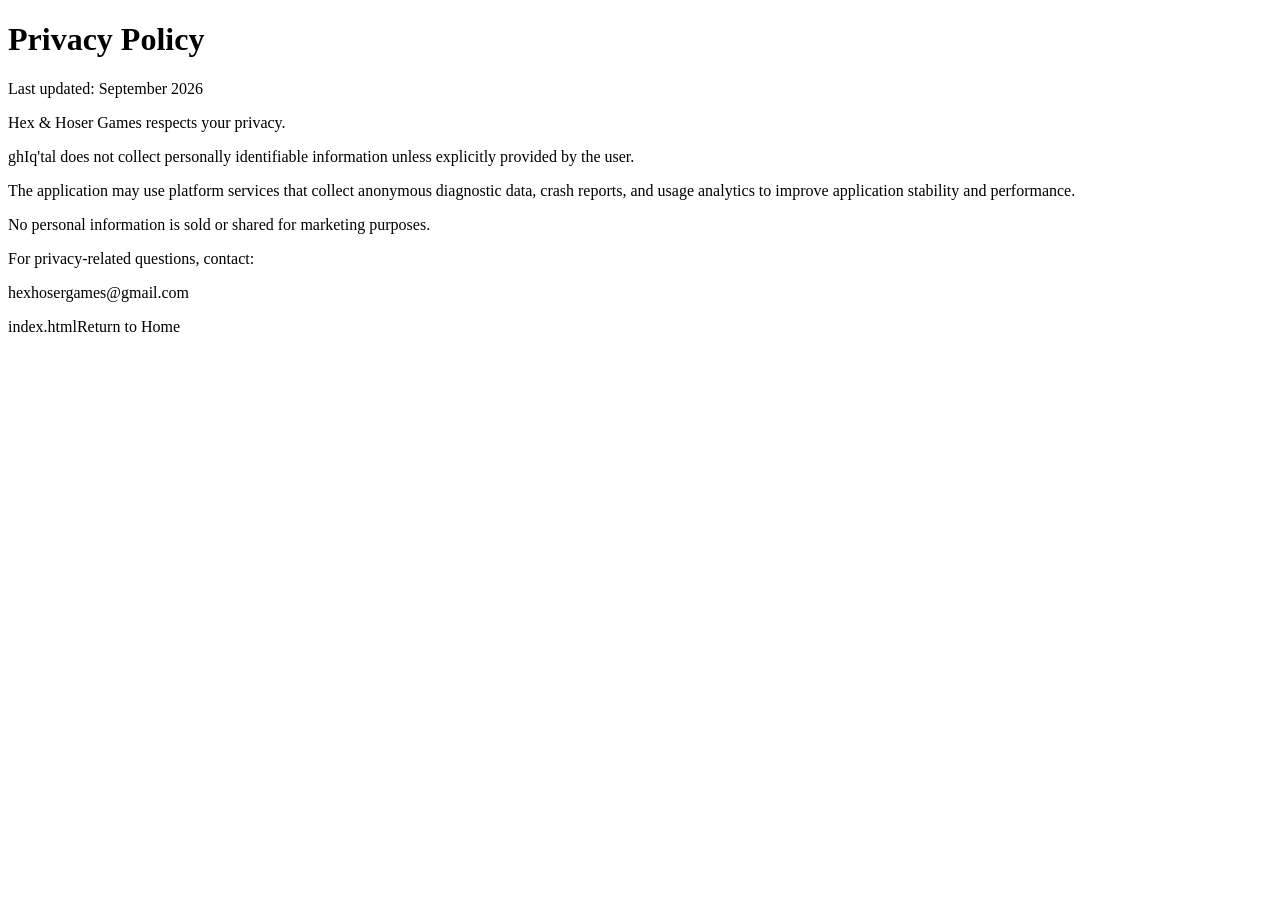
==== privacy-policy.html @ b9e1475a "Add files via upload initial commit" ====
<!DOCTYPE html>
<html>
<head>
    <title>Privacy Policy - Hex & Hoser Games</title>
    <meta charset="UTF-8">
</head>
<body>

<h1>Privacy Policy</h1>

<p>Last updated: September 2026</p>

<p>
Hex & Hoser Games respects your privacy.
</p>

<p>
ghIq'tal does not collect personally identifiable information unless
explicitly provided by the user.
</p>

<p>
The application may use platform services that collect anonymous
diagnostic data, crash reports, and usage analytics to improve
application stability and performance.
</p>

<p>
No personal information is sold or shared for marketing purposes.
</p>

<p>
For privacy-related questions, contact:
</p>

<p>
hexhosergames@gmail.com
</p>

<p>
index.htmlReturn to Home</a>
</p>

</body>
</html>
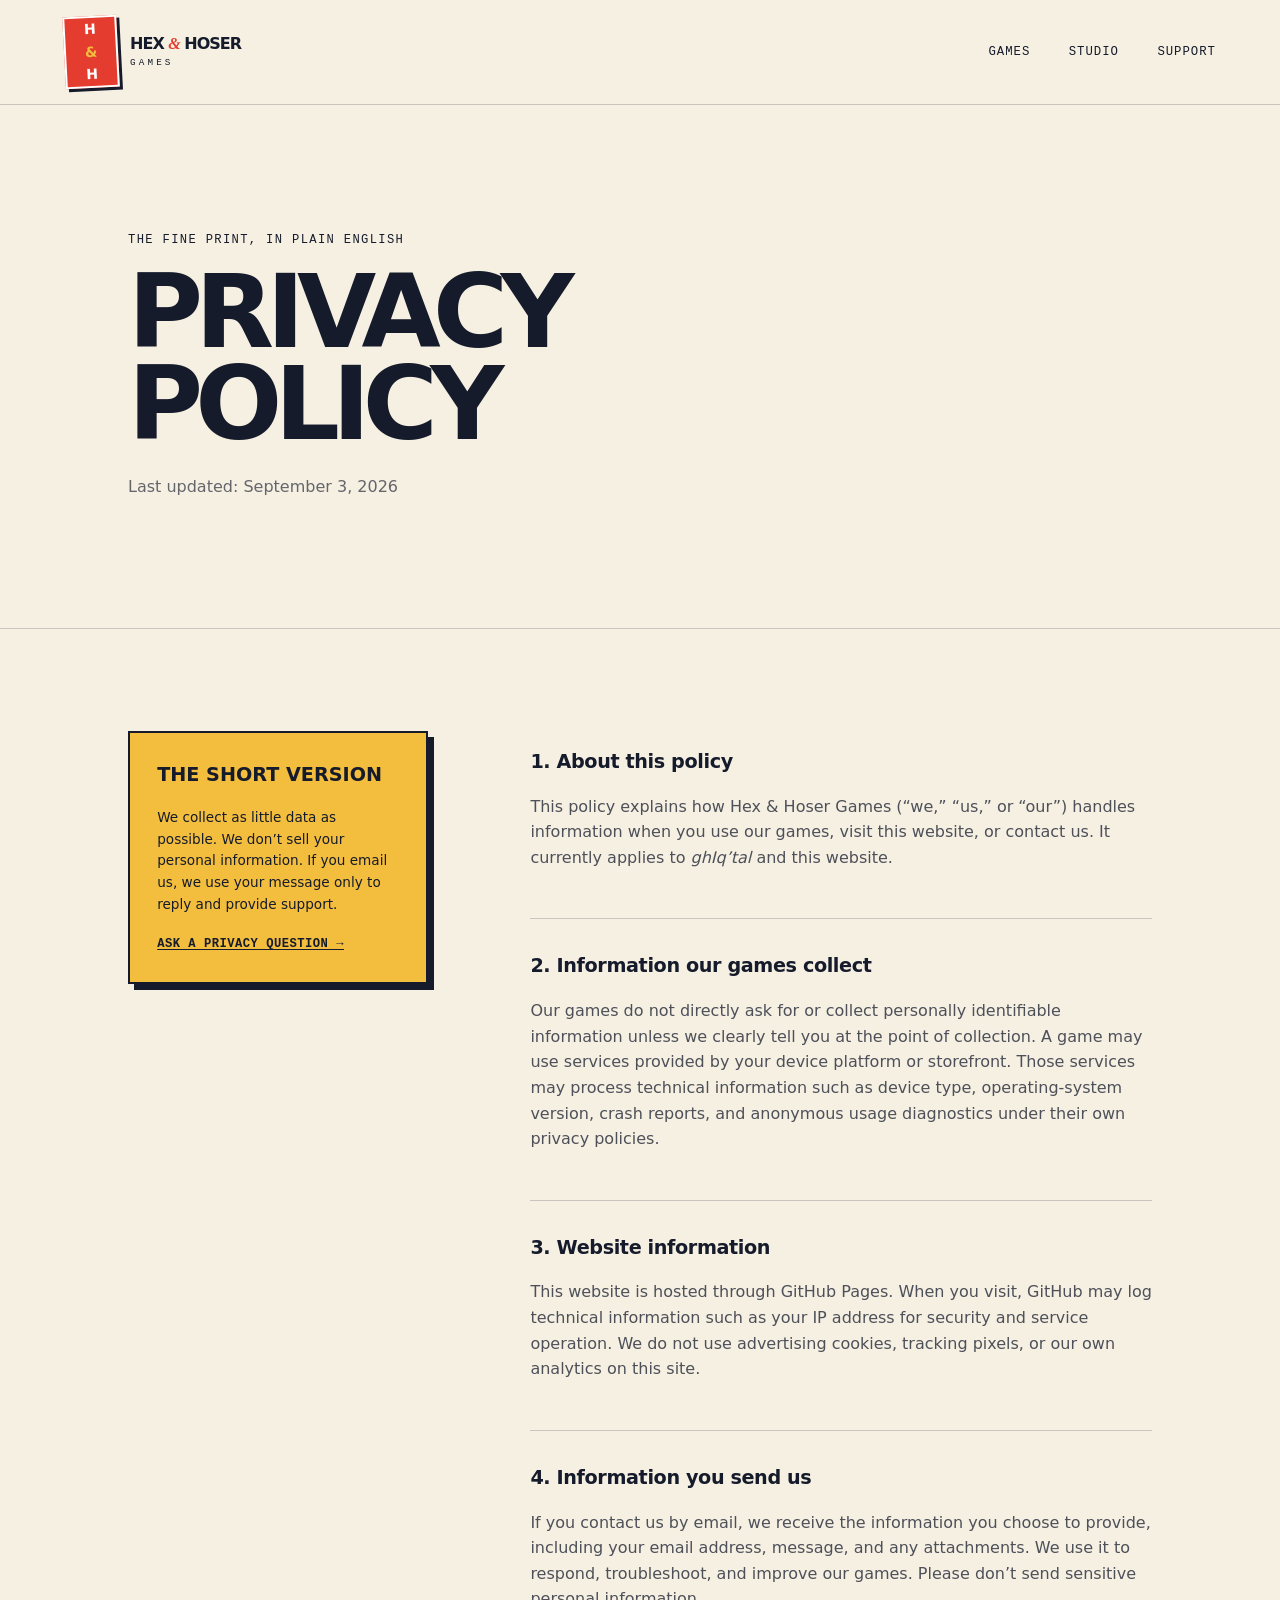
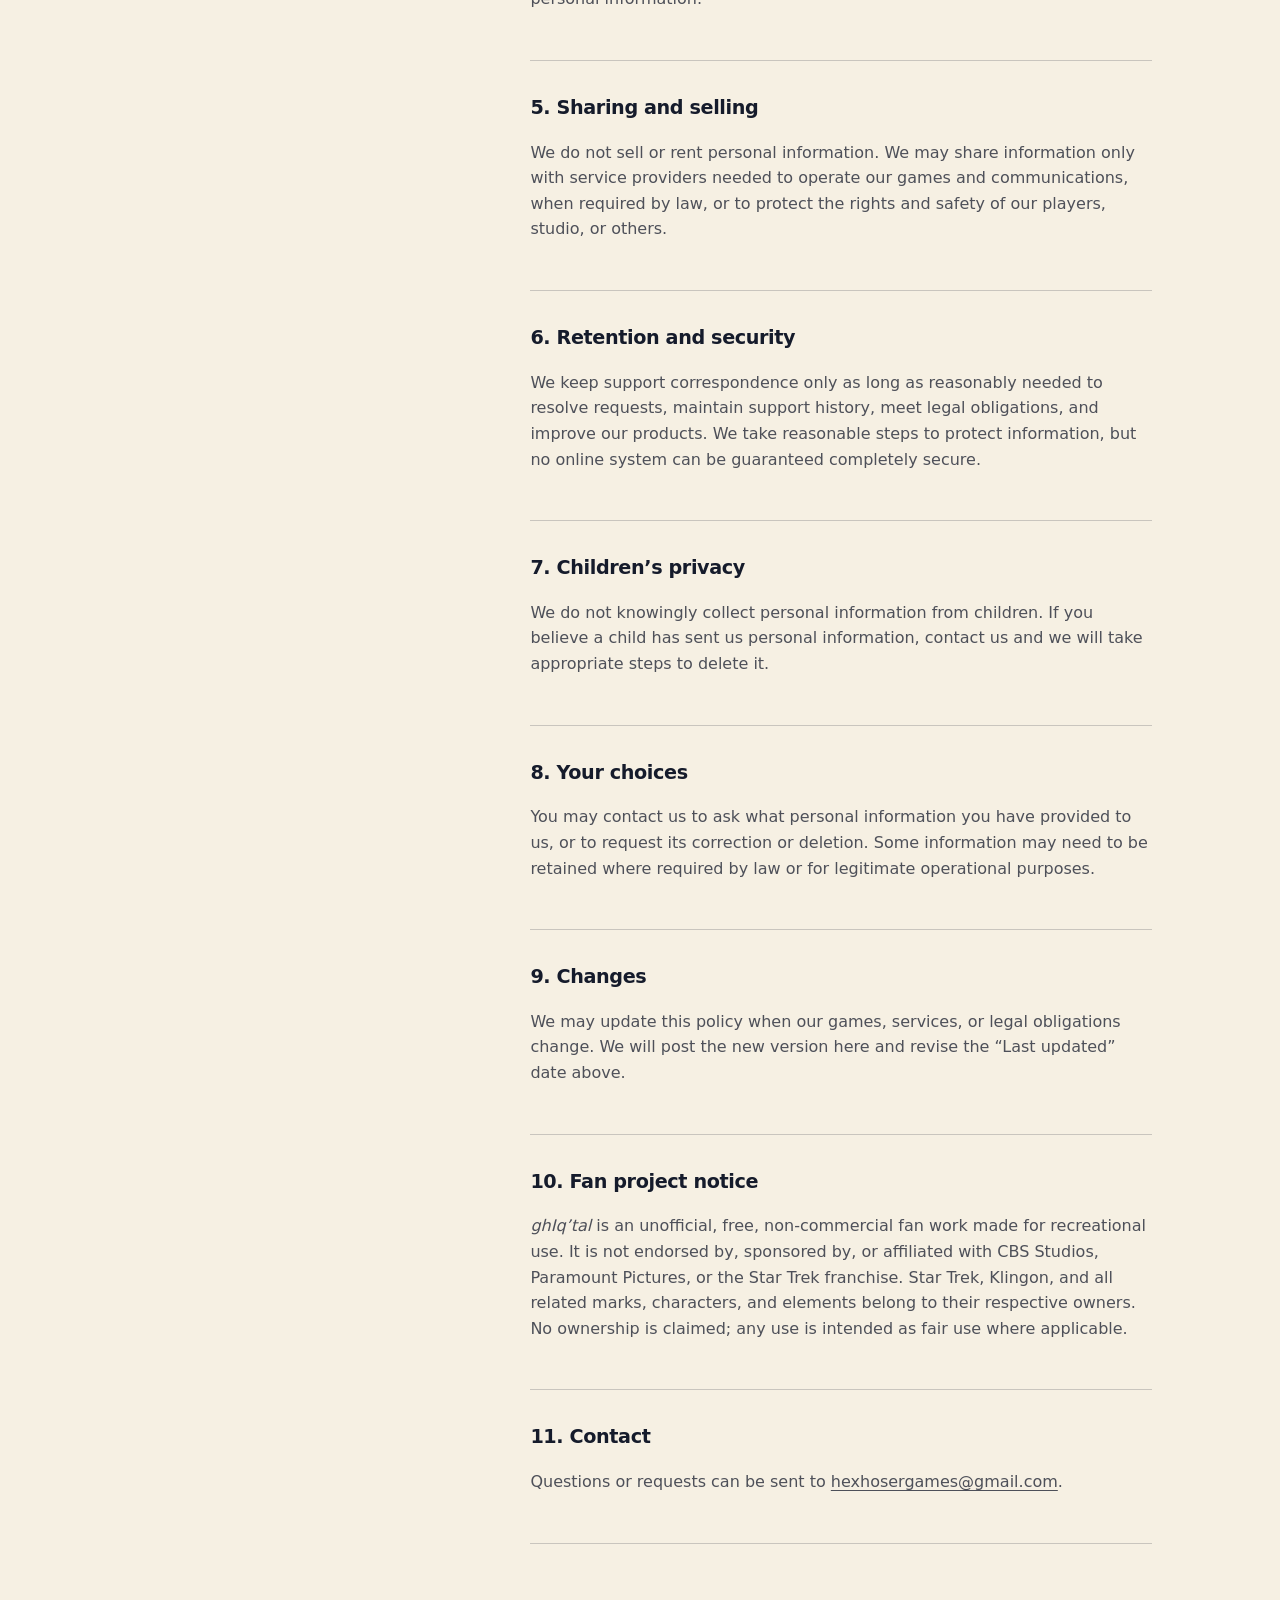
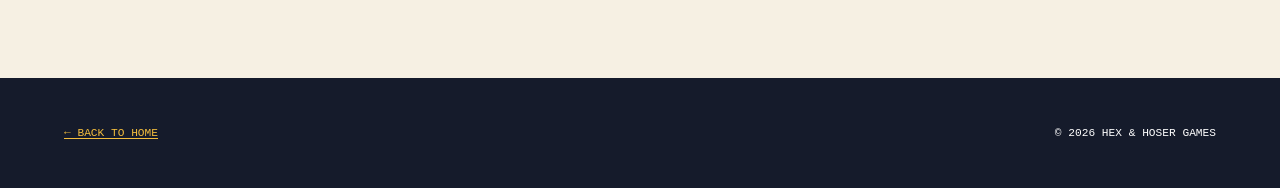
==== commit cae56c62: "Build Hex and Hoser Games website" ====
--- a/privacy-policy.html
+++ b/privacy-policy.html
@@ -1,45 +1,32 @@
-<!DOCTYPE html>
-<html>
+<!doctype html>
+<html lang="en-CA">
 <head>
-    <title>Privacy Policy - Hex & Hoser Games</title>
-    <meta charset="UTF-8">
+  <meta charset="utf-8"><meta name="viewport" content="width=device-width, initial-scale=1">
+  <meta name="description" content="Privacy policy for Hex & Hoser Games and ghIq’tal."><meta name="theme-color" content="#151b2b">
+  <title>Privacy Policy | Hex & Hoser Games</title><link rel="icon" href="assets/favicon.svg" type="image/svg+xml"><link rel="stylesheet" href="styles.css">
 </head>
 <body>
-
-<h1>Privacy Policy</h1>
-
-<p>Last updated: September 2026</p>
-
-<p>
-Hex & Hoser Games respects your privacy.
-</p>
-
-<p>
-ghIq'tal does not collect personally identifiable information unless
-explicitly provided by the user.
-</p>
-
-<p>
-The application may use platform services that collect anonymous
-diagnostic data, crash reports, and usage analytics to improve
-application stability and performance.
-</p>
-
-<p>
-No personal information is sold or shared for marketing purposes.
-</p>
-
-<p>
-For privacy-related questions, contact:
-</p>
-
-<p>
-hexhosergames@gmail.com
-</p>
-
-<p>
-index.htmlReturn to Home</a>
-</p>
-
+  <a class="skip-link" href="#main">Skip to content</a>
+  <header class="site-header"><a class="brand" href="index.html" aria-label="Hex & Hoser Games home"><span class="brand-mark" aria-hidden="true">H<span>&</span>H</span><span class="brand-name">Hex <i>&</i> Hoser <small>Games</small></span></a><nav class="site-nav" aria-label="Main navigation"><a href="index.html#games">Games</a><a href="index.html#studio">Studio</a><a href="support.html">Support</a></nav></header>
+  <main id="main" class="legal-page">
+    <header class="page-hero"><p class="eyebrow">The fine print, in plain English</p><h1>Privacy policy</h1><p>Last updated: September 3, 2026</p></header>
+    <div class="legal-layout">
+      <aside class="legal-summary"><h2>The short version</h2><p>We collect as little data as possible. We don’t sell your personal information. If you email us, we use your message only to reply and provide support.</p><a class="text-link" href="mailto:hexhosergames@gmail.com?subject=Privacy%20question">Ask a privacy question →</a></aside>
+      <article class="legal-content">
+        <section><h2>1. About this policy</h2><p>This policy explains how Hex &amp; Hoser Games (“we,” “us,” or “our”) handles information when you use our games, visit this website, or contact us. It currently applies to <em>ghIq’tal</em> and this website.</p></section>
+        <section><h2>2. Information our games collect</h2><p>Our games do not directly ask for or collect personally identifiable information unless we clearly tell you at the point of collection. A game may use services provided by your device platform or storefront. Those services may process technical information such as device type, operating-system version, crash reports, and anonymous usage diagnostics under their own privacy policies.</p></section>
+        <section><h2>3. Website information</h2><p>This website is hosted through GitHub Pages. When you visit, GitHub may log technical information such as your IP address for security and service operation. We do not use advertising cookies, tracking pixels, or our own analytics on this site.</p></section>
+        <section><h2>4. Information you send us</h2><p>If you contact us by email, we receive the information you choose to provide, including your email address, message, and any attachments. We use it to respond, troubleshoot, and improve our games. Please don’t send sensitive personal information.</p></section>
+        <section><h2>5. Sharing and selling</h2><p>We do not sell or rent personal information. We may share information only with service providers needed to operate our games and communications, when required by law, or to protect the rights and safety of our players, studio, or others.</p></section>
+        <section><h2>6. Retention and security</h2><p>We keep support correspondence only as long as reasonably needed to resolve requests, maintain support history, meet legal obligations, and improve our products. We take reasonable steps to protect information, but no online system can be guaranteed completely secure.</p></section>
+        <section><h2>7. Children’s privacy</h2><p>We do not knowingly collect personal information from children. If you believe a child has sent us personal information, contact us and we will take appropriate steps to delete it.</p></section>
+        <section><h2>8. Your choices</h2><p>You may contact us to ask what personal information you have provided to us, or to request its correction or deletion. Some information may need to be retained where required by law or for legitimate operational purposes.</p></section>
+        <section><h2>9. Changes</h2><p>We may update this policy when our games, services, or legal obligations change. We will post the new version here and revise the “Last updated” date above.</p></section>
+        <section><h2>10. Fan project notice</h2><p><em>ghIq’tal</em> is an unofficial, free, non-commercial fan work made for recreational use. It is not endorsed by, sponsored by, or affiliated with CBS Studios, Paramount Pictures, or the Star Trek franchise. Star Trek, Klingon, and all related marks, characters, and elements belong to their respective owners. No ownership is claimed; any use is intended as fair use where applicable.</p></section>
+        <section><h2>11. Contact</h2><p>Questions or requests can be sent to <a href="mailto:hexhosergames@gmail.com?subject=Privacy%20question">hexhosergames@gmail.com</a>.</p></section>
+      </article>
+    </div>
+  </main>
+  <footer class="simple-footer"><a href="index.html">← Back to home</a><span>© 2026 Hex &amp; Hoser Games</span></footer>
 </body>
 </html>
--- a/styles.css
+++ b/styles.css
@@ -0,0 +1,97 @@
+:root {
+  --ink: #151b2b; --paper: #f6f0e3; --paper-deep: #e9dfcc; --red: #e43d30;
+  --red-dark: #b82720; --ice: #b9e4e3; --yellow: #f3bd3d; --white: #fffdf7;
+  --line: rgba(21, 27, 43, .2); --mono: "SFMono-Regular", Consolas, "Liberation Mono", monospace;
+  --sans: "Arial Narrow", "Aptos Narrow", system-ui, sans-serif; --shadow: 8px 8px 0 var(--ink);
+}
+* { box-sizing: border-box; }
+html { scroll-behavior: smooth; }
+body { margin: 0; color: var(--ink); background: var(--paper); font-family: var(--sans); line-height: 1.6; }
+a { color: inherit; text-underline-offset: .2em; }
+a:focus-visible { outline: 3px solid var(--yellow); outline-offset: 4px; }
+.skip-link { position: fixed; z-index: 99; top: 1rem; left: 1rem; padding: .7rem 1rem; background: var(--ink); color: white; transform: translateY(-200%); }
+.skip-link:focus { transform: none; }
+
+.site-header { position: relative; z-index: 10; max-width: 1440px; margin: auto; min-height: 96px; padding: 1rem clamp(1.25rem, 5vw, 5rem); display: flex; align-items: center; justify-content: space-between; border-bottom: 1px solid var(--line); }
+.brand { display: inline-flex; gap: .75rem; align-items: center; color: inherit; text-decoration: none; }
+.brand-mark { display: grid; place-items: center; width: 54px; aspect-ratio: 1; border: 2px solid; background: var(--red); color: white; font-size: .88rem; font-weight: 800; transform: rotate(-3deg); box-shadow: 3px 3px 0 var(--ink); }
+.brand-mark span { color: var(--yellow); padding: 0 .05rem; }
+.brand-mark.small { width: 46px; box-shadow: none; }
+.brand-name { display: grid; grid-template-columns: auto auto auto; align-items: center; gap: .28rem; font-weight: 800; line-height: 1; text-transform: uppercase; letter-spacing: -.06em; }
+.brand-name i { color: var(--red); font-family: Georgia, serif; }
+.brand-name small { grid-column: 1 / -1; letter-spacing: .34em; font: 500 .58rem var(--mono); }
+.site-nav { display: flex; align-items: center; gap: clamp(1.2rem, 3vw, 3rem); font: 500 .77rem var(--mono); text-transform: uppercase; letter-spacing: .08em; }
+.site-nav a { position: relative; text-decoration: none; }
+.site-nav a::after { content: ""; position: absolute; left: 0; bottom: -.35rem; width: 100%; height: 2px; background: var(--red); transform: scaleX(0); transform-origin: right; transition: transform .2s; }
+.site-nav a:hover::after, .site-nav a[aria-current="page"]::after { transform: scaleX(1); transform-origin: left; }
+
+.hero { min-height: 710px; max-width: 1440px; margin: auto; padding: clamp(4rem, 8vw, 8rem) clamp(1.25rem, 5vw, 5rem); display: grid; grid-template-columns: 1fr .9fr; align-items: center; gap: 5vw; overflow: hidden; }
+.eyebrow { margin: 0 0 1.2rem; font: 500 .76rem var(--mono); letter-spacing: .11em; text-transform: uppercase; }
+.eyebrow span { color: var(--red); }
+.hero h1, .page-hero h1 { margin: 0; max-width: 760px; font-size: clamp(3.6rem, 7vw, 7.6rem); line-height: .9; letter-spacing: -.075em; text-transform: uppercase; }
+.hero h1 em { color: var(--red); font-family: Georgia, serif; font-weight: 400; }
+.hero-lede { max-width: 640px; margin: 2rem 0; font-size: clamp(1.05rem, 1.5vw, 1.3rem); }
+.button-row { display: flex; flex-wrap: wrap; gap: 1rem; }
+.button { display: inline-flex; align-items: center; justify-content: center; gap: 1.5rem; min-height: 52px; padding: .85rem 1.2rem; border: 2px solid var(--ink); font: 600 .75rem var(--mono); letter-spacing: .04em; text-transform: uppercase; text-decoration: none; transition: transform .15s, box-shadow .15s, background .15s; }
+.button:hover { transform: translate(-2px, -2px); box-shadow: 4px 4px 0 var(--ink); }
+.button-primary { background: var(--red); color: white; }.button-quiet { background: transparent; }
+.button-light { border-color: white; background: white; color: var(--ink); }.button-light:hover { box-shadow: 4px 4px 0 var(--yellow); }
+
+.hero-art { position: relative; min-height: 510px; display: grid; place-items: center; }
+.orbit { position: absolute; border: 1px solid rgba(21,27,43,.25); border-radius: 50%; }
+.orbit::before, .orbit::after { content: ""; position: absolute; width: 9px; aspect-ratio: 1; border: 2px solid var(--ink); background: var(--yellow); border-radius: 50%; }
+.orbit-one { width: 440px; height: 280px; transform: rotate(-25deg); }.orbit-one::before { left: 20%; top: 0; }.orbit-one::after { right: 12%; bottom: 3%; background: var(--red); }
+.orbit-two { width: 340px; height: 450px; transform: rotate(34deg); }.orbit-two::before { right: 0; top: 38%; background: var(--ice); }.orbit-two::after { left: 12%; bottom: 10%; }
+.die { position: relative; width: 265px; aspect-ratio: 1; display: grid; place-items: center; color: white; background: var(--ink); clip-path: polygon(50% 0, 95% 25%, 89% 78%, 50% 100%, 11% 78%, 5% 25%); filter: drop-shadow(12px 15px 0 var(--red)); }
+.die::before, .die::after { content: ""; position: absolute; inset: 25% 5% 22%; border-top: 2px solid rgba(255,255,255,.35); transform: rotate(29deg); }.die::after { transform: rotate(-29deg); }
+.die-number { font: 500 5.3rem var(--mono); letter-spacing: -.1em; transform: translateX(-.15em); }.maple { position: absolute; bottom: 3.1rem; color: var(--red); font-size: 1.3rem; }
+.toque { position: absolute; z-index: 2; top: 23px; left: calc(50% - 84px); width: 168px; height: 145px; transform: rotate(-7deg); }
+.pom { position: absolute; z-index: 2; left: 59px; width: 50px; aspect-ratio: 1; border-radius: 50%; background: var(--yellow); border: 2px solid var(--ink); }
+.knit { position: absolute; top: 36px; width: 100%; height: 86px; border: 2px solid var(--ink); background: repeating-linear-gradient(90deg,var(--red) 0 14px,var(--red-dark) 14px 17px); border-radius: 60% 60% 4px 4px; }
+.brim { position: absolute; z-index: 3; bottom: 0; left: -9px; width: 186px; height: 38px; border: 2px solid var(--ink); background: var(--red); }
+.art-note { position: absolute; padding: .3rem .55rem; border: 1px solid var(--ink); background: var(--paper); font: 500 .66rem var(--mono); }.note-one { left: 2%; top: 30%; transform: rotate(-8deg); }.note-two { right: 2%; bottom: 21%; transform: rotate(7deg); }
+
+.ticker { overflow: hidden; padding: .75rem 0; border-block: 2px solid var(--ink); background: var(--yellow); font: 500 .72rem var(--mono); letter-spacing: .13em; white-space: nowrap; }.ticker div { min-width: max-content; animation: ticker 22s linear infinite; }.ticker span { padding: 0 2rem; color: var(--red); } @keyframes ticker { to { transform: translateX(-50%); } }
+.section { padding: clamp(5rem, 9vw, 9rem) clamp(1.25rem, 7vw, 7rem); }
+.games-section { background: var(--ink); color: var(--white); }
+.section-heading { max-width: 1220px; margin: 0 auto clamp(3rem, 6vw, 5rem); display: flex; justify-content: space-between; align-items: end; gap: 2rem; }
+.section-heading h2, .studio-intro h2, .contact-banner h2, .before-email h2 { margin: 0; font-size: clamp(2.5rem, 5vw, 5rem); line-height: .98; letter-spacing: -.06em; text-transform: uppercase; }
+.section-heading > p { max-width: 430px; margin: 0; color: rgba(255,255,255,.68); }
+.game-card { max-width: 1220px; margin: auto; display: grid; grid-template-columns: 1.1fr .9fr; border: 1px solid rgba(255,255,255,.25); background: #1d2539; }
+.game-art { position: relative; min-height: 520px; overflow: hidden; display: grid; place-items: center; background: var(--red); }.game-art::before, .game-art::after { content: ""; position: absolute; width: 360px; aspect-ratio: 1; border: 2px solid var(--ink); transform: rotate(45deg); }.game-art::after { width: 220px; background: var(--yellow); }
+.game-grid { position: absolute; inset: 0; opacity: .2; background-image: linear-gradient(var(--ink) 1px,transparent 1px),linear-gradient(90deg,var(--ink) 1px,transparent 1px); background-size: 38px 38px; }
+.game-glyph { position: relative; z-index: 2; color: var(--ink); font: 800 clamp(5rem, 12vw, 10rem) var(--sans); letter-spacing: -.15em; transform: translateX(-.08em); }.game-stamp { position: absolute; z-index: 3; right: 2rem; bottom: 2rem; padding: .45rem .7rem; border: 2px solid var(--ink); color: var(--ink); background: var(--paper); font: 500 .68rem var(--mono); transform: rotate(-3deg); }
+.game-copy { padding: clamp(2rem, 5vw, 5rem); display: flex; flex-direction: column; justify-content: center; }.game-kicker { color: var(--ice); font: .72rem var(--mono); text-transform: uppercase; letter-spacing: .12em; }.game-copy h3 { margin: .4rem 0 1.2rem; font-size: clamp(3.2rem, 7vw, 6rem); line-height: 1; letter-spacing: -.08em; }.game-copy > p { color: rgba(255,255,255,.72); }
+.game-copy .fan-notice { margin: 1rem 0 0; padding: 1rem; border-left: 3px solid var(--yellow); background: rgba(255,255,255,.06); color: rgba(255,255,255,.62); font-size: .72rem; line-height: 1.55; }.fan-notice strong { color: var(--yellow); font-family: var(--mono); text-transform: uppercase; }
+.game-facts { display: grid; grid-template-columns: repeat(3,1fr); margin: 2rem 0; border-block: 1px solid rgba(255,255,255,.2); }.game-facts div { padding: 1rem .3rem; }.game-facts dt { color: rgba(255,255,255,.5); font: .62rem var(--mono); text-transform: uppercase; }.game-facts dd { margin: .2rem 0 0; font-size: .88rem; font-weight: 700; }
+.text-link { font: 600 .76rem var(--mono); text-transform: uppercase; letter-spacing: .04em; text-decoration-thickness: 1px; }
+
+.studio-section { max-width: 1440px; margin: auto; display: grid; grid-template-columns: .8fr 1.2fr; gap: clamp(3rem, 8vw, 8rem); }.studio-intro { position: relative; }.studio-intro::after { content: "EH?"; position: absolute; right: 0; bottom: 0; color: rgba(228,61,48,.1); font: 800 10rem var(--sans); transform: rotate(-8deg); }.studio-body { padding-top: 2rem; }
+.big-copy { margin: 0 0 4rem; font-size: clamp(1.4rem, 2.3vw, 2.15rem); line-height: 1.35; font-weight: 600; letter-spacing: -.025em; }.values-grid { display: grid; grid-template-columns: repeat(3,1fr); border-top: 1px solid var(--line); }.values-grid > div { padding: 1.5rem 1.5rem 0 0; }.values-grid span { font: .68rem var(--mono); color: var(--red); }.values-grid h3 { margin: 1rem 0 .4rem; font-size: 1rem; }.values-grid p { margin: 0; font-size: .86rem; color: rgba(21,27,43,.65); }
+.contact-banner { padding: clamp(5rem, 10vw, 9rem) 1.25rem; text-align: center; background: var(--red); color: white; }.contact-banner .eyebrow { color: var(--yellow); }.contact-banner h2 { max-width: 900px; margin-inline: auto; }.contact-banner > p:not(.eyebrow) { margin: 1.2rem auto 2rem; }.contact-banner .button { max-width: 100%; text-transform: none; }
+.site-footer { padding: 4rem clamp(1.25rem, 7vw, 7rem) 2rem; background: var(--ink); color: white; }.footer-brand { display: flex; align-items: center; gap: 1rem; }.footer-brand p { color: rgba(255,255,255,.65); font-size: .8rem; line-height: 1.5; }
+.footer-links { margin: 3rem 0 5rem; display: grid; grid-template-columns: repeat(3, 1fr); gap: 2rem; border-top: 1px solid rgba(255,255,255,.2); padding-top: 2rem; }.footer-links div { display: flex; flex-direction: column; gap: .5rem; }.footer-links h2 { font: 500 .65rem var(--mono); color: rgba(255,255,255,.5); text-transform: uppercase; letter-spacing: .1em; }.footer-links a { width: max-content; text-decoration: none; font-size: .9rem; }.footer-links a:hover { color: var(--yellow); }.copyright { margin: 0; font: .66rem var(--mono); color: rgba(255,255,255,.45); text-transform: uppercase; letter-spacing: .05em; }
+.footer-disclaimer { max-width: 760px; margin: 1rem 0 0; color: rgba(255,255,255,.35); font-size: .65rem; }
+
+.page-hero { padding: clamp(5rem, 10vw, 9rem) clamp(1.25rem, 10vw, 10rem); border-bottom: 1px solid var(--line); }.page-hero h1 { font-size: clamp(3.5rem, 8vw, 7rem); }.page-hero > p:last-of-type { max-width: 620px; margin: 1.5rem 0 0; color: rgba(21,27,43,.65); }
+.support-hero { position: relative; overflow: hidden; background: var(--ice); }.support-hero::after { content: "?"; position: absolute; right: 8%; top: -35%; font: 800 28rem var(--sans); color: rgba(21,27,43,.06); transform: rotate(12deg); }.support-hero .button { position: relative; z-index: 1; margin-top: 2rem; }
+.support-grid { max-width: 1240px; margin: auto; display: grid; grid-template-columns: 1fr 1fr; gap: 2rem; }.support-card { position: relative; padding: clamp(2rem, 5vw, 4rem); border: 2px solid var(--ink); background: var(--white); box-shadow: var(--shadow); }.support-card.featured { background: var(--yellow); }.support-card h2 { margin: 0 0 1rem; font-size: clamp(1.8rem, 3vw, 2.7rem); line-height: 1; letter-spacing: -.04em; text-transform: uppercase; }.card-icon { position: absolute; right: 2rem; top: 2rem; font: 500 2rem var(--mono); }
+.check-list { padding: 0; margin: 1.5rem 0 0; list-style: none; }.check-list li { position: relative; padding: .6rem 0 .6rem 1.8rem; border-top: 1px solid var(--line); }.check-list li::before { content: "✓"; position: absolute; left: .2rem; color: var(--red); font-weight: 800; }
+.before-email { max-width: 1240px; margin: auto; padding-top: 1rem; display: grid; grid-template-columns: .8fr 1.2fr; gap: 5rem; }.steps { padding: 0; margin: 0; list-style: none; }.steps li { display: grid; grid-template-columns: 70px 1fr; gap: 1rem; padding: 1.5rem 0; border-top: 1px solid var(--line); }.steps span { color: var(--red); font: .7rem var(--mono); }.steps h3 { margin: 0 0 .3rem; font-size: 1rem; }.steps p { margin: 0; color: rgba(21,27,43,.65); font-size: .9rem; }
+.privacy-note { margin: 0 clamp(1.25rem, 7vw, 7rem) 7rem; padding: 2rem; display: flex; align-items: center; justify-content: space-between; gap: 2rem; border: 1px solid var(--line); background: var(--paper-deep); }.privacy-note > div { display: flex; align-items: center; gap: 1.5rem; }.privacy-note > div > span { color: var(--red); font-size: 2.5rem; }.privacy-note h2 { margin: 0; font-size: 1rem; }.privacy-note p { margin: .25rem 0 0; font-size: .82rem; color: rgba(21,27,43,.65); }
+.fan-project-note { margin: 0 clamp(1.25rem, 7vw, 7rem) 2rem; padding: 1rem 1.25rem; border-left: 4px solid var(--red); background: var(--white); }.fan-project-note p { max-width: 950px; margin: 0; color: rgba(21,27,43,.68); font-size: .75rem; }.fan-project-note strong { color: var(--ink); font-family: var(--mono); text-transform: uppercase; }
+.legal-page { max-width: 1440px; margin: auto; }.legal-layout { padding: clamp(4rem, 8vw, 8rem) clamp(1.25rem, 10vw, 10rem); display: grid; grid-template-columns: 300px 1fr; gap: clamp(3rem, 8vw, 8rem); align-items: start; }.legal-summary { position: sticky; top: 2rem; padding: 1.7rem; border: 2px solid var(--ink); background: var(--yellow); box-shadow: 6px 6px 0 var(--ink); }.legal-summary h2 { margin-top: 0; font-size: 1.2rem; text-transform: uppercase; }.legal-summary p { font-size: .85rem; }.legal-content { max-width: 760px; }.legal-content section { padding-bottom: 2rem; margin-bottom: 2rem; border-bottom: 1px solid var(--line); }.legal-content h2 { font-size: 1.2rem; letter-spacing: -.02em; }.legal-content p { color: rgba(21,27,43,.75); }
+.simple-footer { min-height: 110px; padding: 2rem clamp(1.25rem, 5vw, 5rem); display: flex; align-items: center; justify-content: space-between; gap: 1rem; background: var(--ink); color: white; font: .7rem var(--mono); text-transform: uppercase; }.simple-footer a { color: var(--yellow); }.error-page { min-height: calc(100vh - 110px); display: grid; align-content: center; }
+
+@media (max-width: 850px) {
+  .hero { grid-template-columns: 1fr; padding-top: 4.5rem; }.hero-art { min-height: 430px; }.hero h1 { font-size: clamp(3.25rem, 14vw, 6rem); }
+  .game-card, .studio-section, .before-email, .legal-layout { grid-template-columns: 1fr; }.game-art { min-height: 390px; }.legal-summary { position: static; }.studio-intro::after { display: none; }
+  .section-heading { align-items: start; flex-direction: column; }.support-grid { grid-template-columns: 1fr; }.before-email { gap: 3rem; }
+}
+@media (max-width: 600px) {
+  .site-header { min-height: 80px; }.brand-mark { width: 46px; }.brand-name { display: none; }.site-nav { gap: 1rem; font-size: .66rem; }
+  .hero { min-height: auto; }.hero-art { min-height: 360px; transform: scale(.82); }.orbit-one { width: 400px; }.orbit-two { height: 400px; }
+  .game-facts { grid-template-columns: 1fr; }.game-facts div + div { border-top: 1px solid rgba(255,255,255,.15); }.values-grid { grid-template-columns: 1fr; }.values-grid > div { padding-bottom: 1.5rem; }
+  .footer-links { grid-template-columns: 1fr 1fr; }.privacy-note, .privacy-note > div, .simple-footer { align-items: flex-start; flex-direction: column; }.privacy-note { margin-bottom: 4rem; }.contact-banner .button { font-size: .64rem; gap: .6rem; }
+}
+@media (prefers-reduced-motion: reduce) { html { scroll-behavior: auto; }.ticker div { animation: none; }* { transition: none !important; } }
